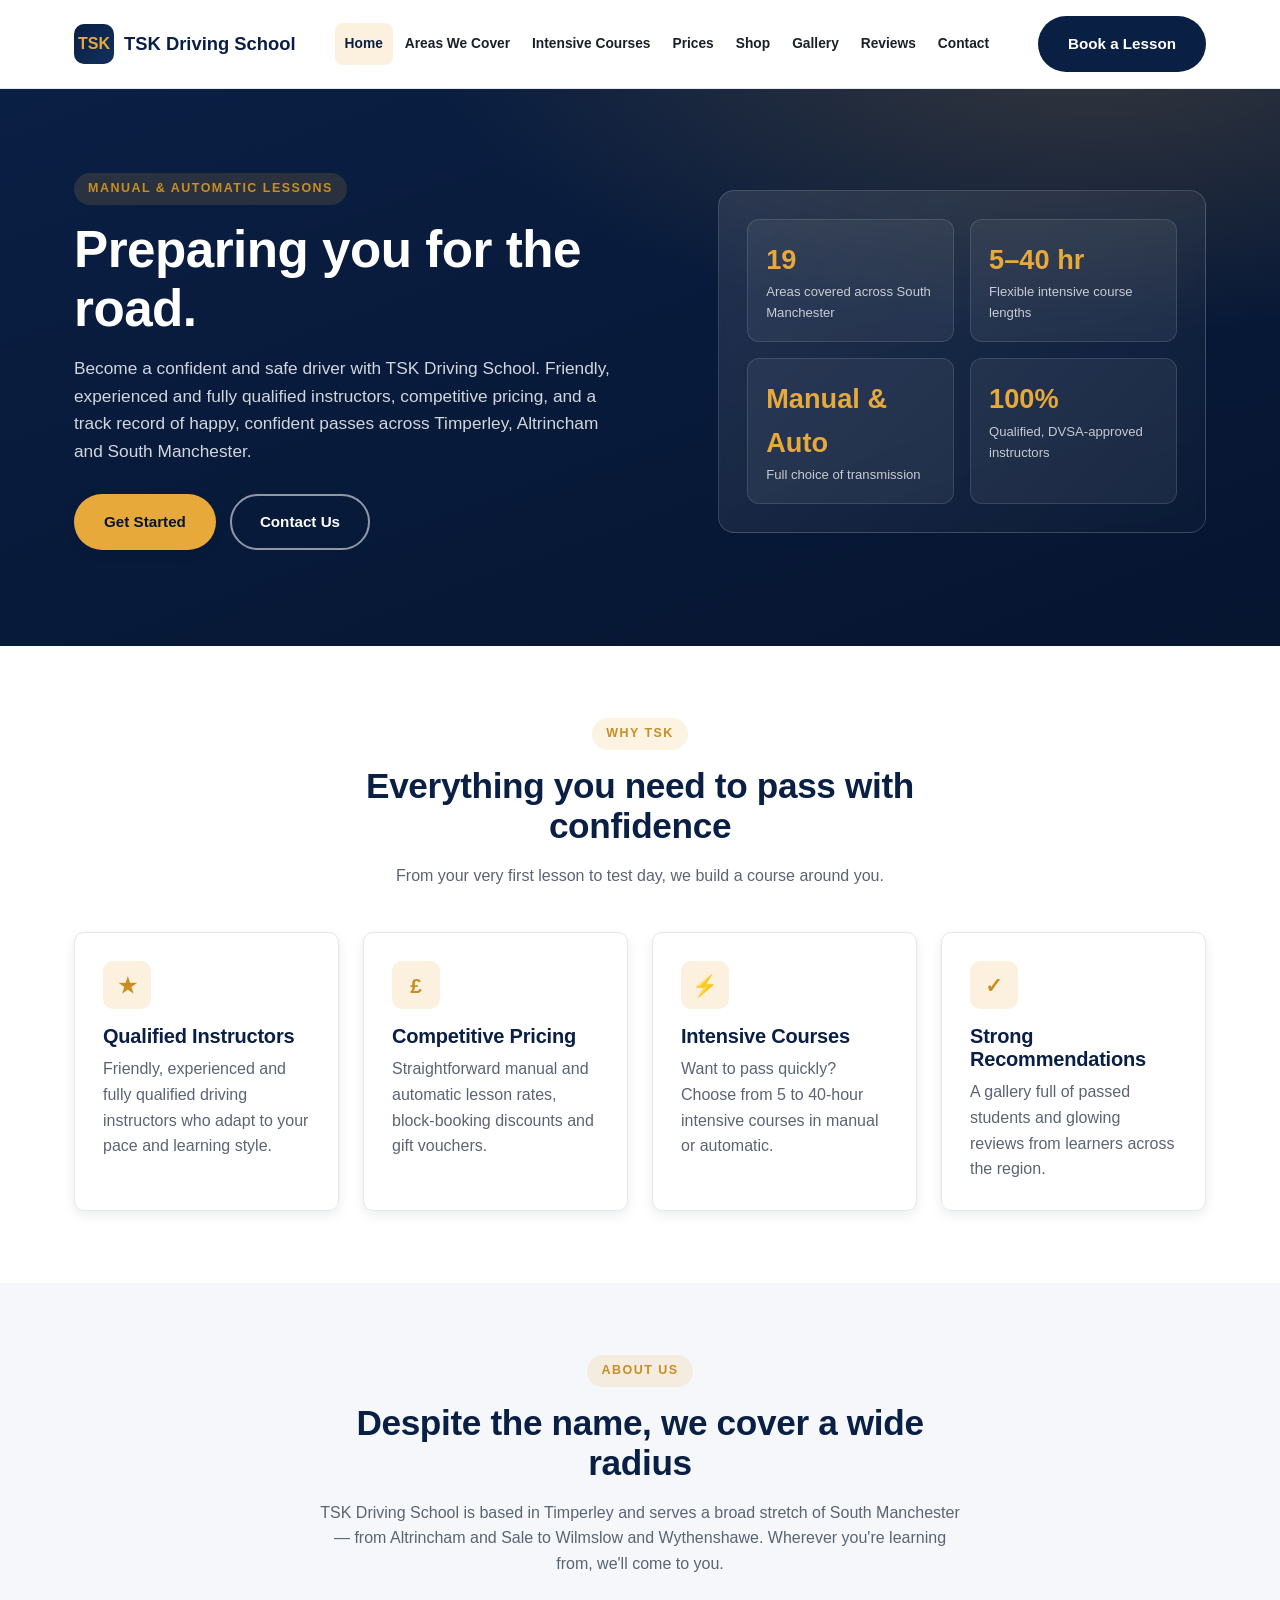
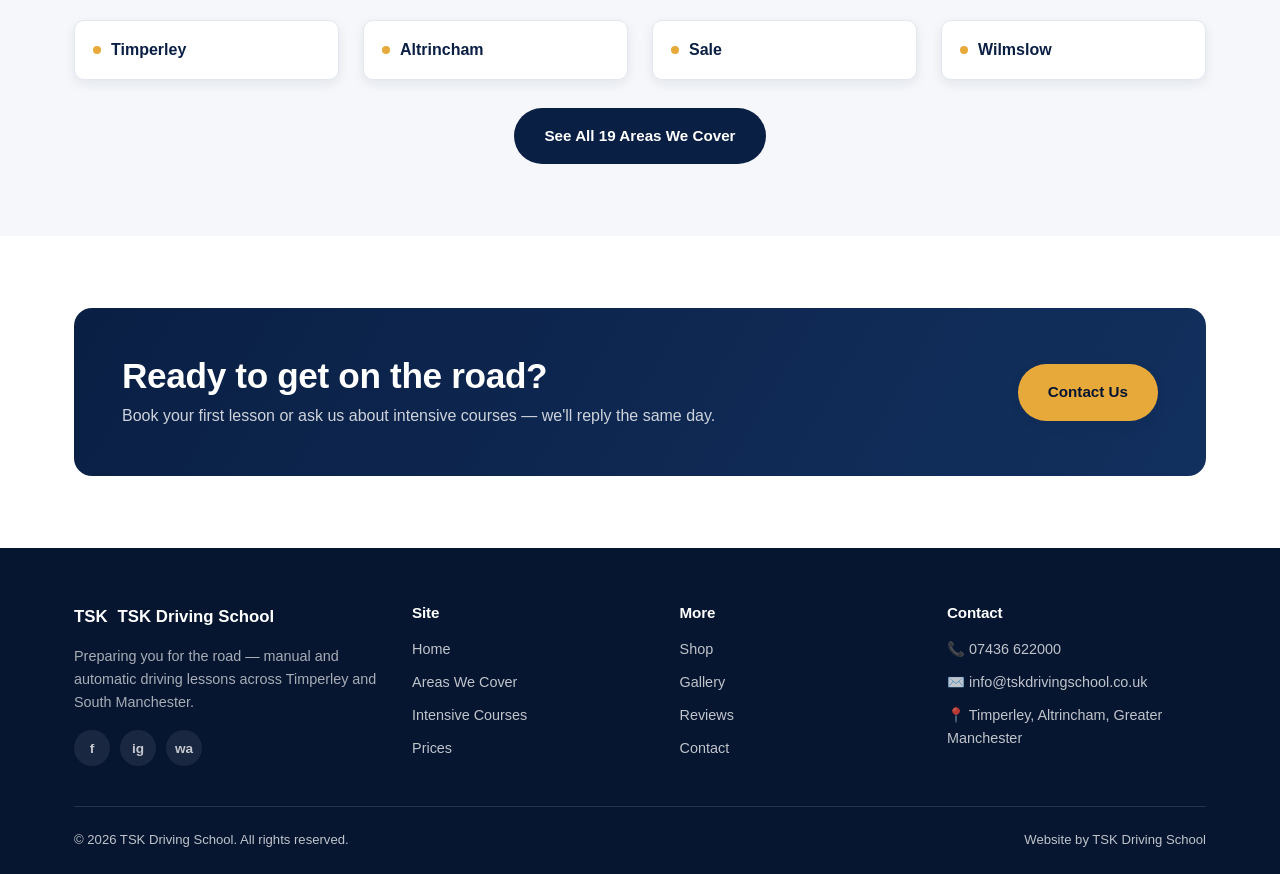
==== index.html @ 23c9468f "Add files via upload" ====
<!DOCTYPE html>
<html lang="en">
<head>
<meta charset="UTF-8">
<meta name="viewport" content="width=device-width, initial-scale=1.0">
<title>TSK Driving School | Manual & Automatic Driving Lessons in Timperley & Greater Manchester</title>
<meta name="description" content="TSK Driving School offers friendly, experienced, fully qualified instructors for manual and automatic driving lessons across Timperley, Altrincham and South Manchester. Intensive courses available.">
<link rel="stylesheet" href="styles.css">
</head>
<body>

<header class="site-header">
  <div class="nav-bar">
    <a href="index.html" class="brand">
      <span class="logo-mark">TSK</span>
      <span>TSK Driving School<span class="brand-sub">Timperley &amp; South Manchester</span></span>
    </a>
    <button class="nav-toggle" aria-label="Toggle navigation"><span></span><span></span><span></span></button>
    <nav class="nav-links">
      <a href="index.html" class="active">Home</a>
      <a href="areas-we-cover.html">Areas We Cover</a>
      <a href="intensive-driving-courses.html">Intensive Courses</a>
      <a href="prices.html">Prices</a>
      <a href="shop.html">Shop</a>
      <a href="gallery.html">Gallery</a>
      <a href="reviews.html">Reviews</a>
      <a href="contact.html">Contact</a>
    </nav>
    <div class="nav-cta">
      <a href="tel:+447436622000" class="nav-phone">📞 07436 622000</a>
      <a href="contact.html" class="btn btn-navy">Book a Lesson</a>
    </div>
  </div>
</header>

<section class="hero">
  <div class="container">
    <div>
      <span class="eyebrow">Manual &amp; Automatic Lessons</span>
      <h1>Preparing you for the road.</h1>
      <p class="lead">Become a confident and safe driver with TSK Driving School. Friendly, experienced and fully qualified instructors, competitive pricing, and a track record of happy, confident passes across Timperley, Altrincham and South Manchester.</p>
      <div class="hero-actions">
        <a href="prices.html" class="btn btn-gold">Get Started</a>
        <a href="contact.html" class="btn btn-outline">Contact Us</a>
      </div>
    </div>
    <div class="hero-art">
      <div class="hero-stat-grid">
        <div class="hero-stat">
          <div class="num">19</div>
          <div class="label">Areas covered across South Manchester</div>
        </div>
        <div class="hero-stat">
          <div class="num">5–40 hr</div>
          <div class="label">Flexible intensive course lengths</div>
        </div>
        <div class="hero-stat">
          <div class="num">Manual &amp; Auto</div>
          <div class="label">Full choice of transmission</div>
        </div>
        <div class="hero-stat">
          <div class="num">100%</div>
          <div class="label">Qualified, DVSA-approved instructors</div>
        </div>
      </div>
    </div>
  </div>
</section>

<section>
  <div class="container">
    <div class="section-head">
      <span class="eyebrow">Why TSK</span>
      <h2>Everything you need to pass with confidence</h2>
      <p>From your very first lesson to test day, we build a course around you.</p>
    </div>
    <div class="grid grid-4">
      <div class="card">
        <div class="icon">★</div>
        <h3>Qualified Instructors</h3>
        <p>Friendly, experienced and fully qualified driving instructors who adapt to your pace and learning style.</p>
      </div>
      <div class="card">
        <div class="icon">£</div>
        <h3>Competitive Pricing</h3>
        <p>Straightforward manual and automatic lesson rates, block-booking discounts and gift vouchers.</p>
      </div>
      <div class="card">
        <div class="icon">⚡</div>
        <h3>Intensive Courses</h3>
        <p>Want to pass quickly? Choose from 5 to 40-hour intensive courses in manual or automatic.</p>
      </div>
      <div class="card">
        <div class="icon">✓</div>
        <h3>Strong Recommendations</h3>
        <p>A gallery full of passed students and glowing reviews from learners across the region.</p>
      </div>
    </div>
  </div>
</section>

<section class="bg-offwhite">
  <div class="container">
    <div class="section-head">
      <span class="eyebrow">About Us</span>
      <h2>Despite the name, we cover a wide radius</h2>
      <p>TSK Driving School is based in Timperley and serves a broad stretch of South Manchester — from Altrincham and Sale to Wilmslow and Wythenshawe. Wherever you're learning from, we'll come to you.</p>
    </div>
    <div class="grid grid-4">
      <div class="area-pill"><span class="dot"></span>Timperley</div>
      <div class="area-pill"><span class="dot"></span>Altrincham</div>
      <div class="area-pill"><span class="dot"></span>Sale</div>
      <div class="area-pill"><span class="dot"></span>Wilmslow</div>
    </div>
    <div style="text-align:center; margin-top:28px;">
      <a href="areas-we-cover.html" class="btn btn-navy">See All 19 Areas We Cover</a>
    </div>
  </div>
</section>

<section>
  <div class="container">
    <div class="cta-banner">
      <div>
        <h2>Ready to get on the road?</h2>
        <p>Book your first lesson or ask us about intensive courses — we'll reply the same day.</p>
      </div>
      <a href="contact.html" class="btn btn-gold">Contact Us</a>
    </div>
  </div>
</section>

<footer class="site-footer">
  <div class="container">
    <div class="footer-grid">
      <div>
        <div class="footer-brand"><span class="logo-mark">TSK</span> TSK Driving School</div>
        <p style="color:rgba(255,255,255,0.65); font-size:0.9rem;">Preparing you for the road — manual and automatic driving lessons across Timperley and South Manchester.</p>
        <div class="social-row">
          <a href="#" aria-label="Facebook">f</a>
          <a href="#" aria-label="Instagram">ig</a>
          <a href="https://wa.me/447436622000" aria-label="WhatsApp">wa</a>
        </div>
      </div>
      <div>
        <h4>Site</h4>
        <ul>
          <li><a href="index.html">Home</a></li>
          <li><a href="areas-we-cover.html">Areas We Cover</a></li>
          <li><a href="intensive-driving-courses.html">Intensive Courses</a></li>
          <li><a href="prices.html">Prices</a></li>
        </ul>
      </div>
      <div>
        <h4>More</h4>
        <ul>
          <li><a href="shop.html">Shop</a></li>
          <li><a href="gallery.html">Gallery</a></li>
          <li><a href="reviews.html">Reviews</a></li>
          <li><a href="contact.html">Contact</a></li>
        </ul>
      </div>
      <div>
        <h4>Contact</h4>
        <ul>
          <li>📞 <a href="tel:+447436622000">07436 622000</a></li>
          <li>✉️ <a href="mailto:info@tskdrivingschool.co.uk">info@tskdrivingschool.co.uk</a></li>
          <li>📍 Timperley, Altrincham, Greater Manchester</li>
        </ul>
      </div>
    </div>
    <div class="footer-bottom">
      <span>© 2026 TSK Driving School. All rights reserved.</span>
      <span>Website by TSK Driving School</span>
    </div>
  </div>
</footer>

<script src="script.js"></script>
</body>
</html>
---- styles.css ----
/* ========================================================
   TSK Driving School — shared stylesheet
   ======================================================== */

:root {
  --navy: #0A1F44;
  --navy-dark: #061530;
  --navy-mid: #12305e;
  --gold: #E8A93B;
  --gold-dark: #C98E23;
  --white: #FFFFFF;
  --offwhite: #F5F7FA;
  --text: #1B1F27;
  --muted: #5B6472;
  --border: #E3E7EE;
  --success: #1E7F4C;
  --radius: 10px;
  --shadow: 0 10px 30px rgba(10, 31, 68, 0.10);
  --shadow-sm: 0 4px 12px rgba(10, 31, 68, 0.08);
  --max: 1180px;
}

* { box-sizing: border-box; }
html { scroll-behavior: smooth; }

body {
  margin: 0;
  font-family: "Segoe UI", -apple-system, BlinkMacSystemFont, Roboto, Helvetica, Arial, sans-serif;
  color: var(--text);
  background: var(--white);
  line-height: 1.6;
}

img { max-width: 100%; display: block; }
a { color: inherit; text-decoration: none; }
ul { margin: 0; padding: 0; list-style: none; }

.container {
  max-width: var(--max);
  margin: 0 auto;
  padding: 0 24px;
}

h1, h2, h3, h4 {
  font-family: "Segoe UI", -apple-system, BlinkMacSystemFont, Roboto, Helvetica, Arial, sans-serif;
  font-weight: 800;
  line-height: 1.15;
  color: var(--navy);
  margin: 0 0 16px;
  letter-spacing: -0.01em;
}

h1 { font-size: clamp(2.1rem, 4vw, 3.2rem); }
h2 { font-size: clamp(1.6rem, 3vw, 2.2rem); }
h3 { font-size: 1.25rem; }

p { margin: 0 0 16px; color: var(--muted); }

.eyebrow {
  display: inline-block;
  font-size: 0.78rem;
  font-weight: 700;
  letter-spacing: 0.12em;
  text-transform: uppercase;
  color: var(--gold-dark);
  background: rgba(232, 169, 59, 0.14);
  padding: 6px 14px;
  border-radius: 999px;
  margin-bottom: 16px;
}

/* ---------- Buttons ---------- */
.btn {
  display: inline-flex;
  align-items: center;
  justify-content: center;
  gap: 8px;
  padding: 14px 28px;
  border-radius: 999px;
  font-weight: 700;
  font-size: 0.95rem;
  cursor: pointer;
  border: 2px solid transparent;
  transition: transform 0.15s ease, box-shadow 0.15s ease, background 0.15s ease, color 0.15s ease;
  white-space: nowrap;
}
.btn:hover { transform: translateY(-2px); }

.btn-gold {
  background: var(--gold);
  color: var(--navy-dark);
  box-shadow: var(--shadow-sm);
}
.btn-gold:hover { background: var(--gold-dark); }

.btn-outline {
  background: transparent;
  border-color: rgba(255,255,255,0.55);
  color: var(--white);
}
.btn-outline:hover { background: rgba(255,255,255,0.12); }

.btn-navy {
  background: var(--navy);
  color: var(--white);
}
.btn-navy:hover { background: var(--navy-mid); }

.btn-block { width: 100%; }

/* ---------- Header / Nav ---------- */
header.site-header {
  position: sticky;
  top: 0;
  z-index: 100;
  background: var(--white);
  border-bottom: 1px solid var(--border);
}

.nav-bar {
  display: flex;
  align-items: center;
  justify-content: space-between;
  padding: 16px 24px;
  max-width: var(--max);
  margin: 0 auto;
}

.brand {
  display: flex;
  align-items: center;
  gap: 10px;
  font-weight: 800;
  font-size: 1.15rem;
  color: var(--navy);
}
.brand .logo-mark {
  width: 40px;
  height: 40px;
  border-radius: 10px;
  background: linear-gradient(135deg, var(--navy) 0%, var(--navy-mid) 100%);
  color: var(--gold);
  display: flex;
  align-items: center;
  justify-content: center;
  font-weight: 800;
  font-size: 1rem;
  flex-shrink: 0;
}
.brand .brand-sub {
  display: block;
  font-size: 0.68rem;
  font-weight: 600;
  color: var(--muted);
  letter-spacing: 0.06em;
  text-transform: uppercase;
}

nav.nav-links {
  display: flex;
  align-items: center;
  gap: 2px;
}
nav.nav-links a {
  padding: 10px 10px;
  font-size: 0.86rem;
  font-weight: 600;
  color: var(--text);
  border-radius: 8px;
  white-space: nowrap;
  transition: background 0.15s ease, color 0.15s ease;
}
nav.nav-links a:hover { background: var(--offwhite); color: var(--navy); }
nav.nav-links a.active { color: var(--navy); background: rgba(232,169,59,0.16); }

.nav-cta { display: flex; align-items: center; gap: 10px; }
.nav-phone {
  font-weight: 700;
  font-size: 0.9rem;
  color: var(--navy);
  display: flex;
  align-items: center;
  gap: 6px;
}

.nav-toggle {
  display: none;
  background: none;
  border: none;
  cursor: pointer;
  padding: 8px;
}
.nav-toggle span {
  display: block;
  width: 24px;
  height: 2px;
  background: var(--navy);
  margin: 5px 0;
  transition: 0.2s;
}

@media (max-width: 1300px) {
  .nav-phone { display: none; }
}

@media (max-width: 1100px) {
  nav.nav-links {
    position: absolute;
    top: 100%;
    left: 0;
    right: 0;
    background: var(--white);
    flex-direction: column;
    align-items: stretch;
    gap: 0;
    border-bottom: 1px solid var(--border);
    box-shadow: var(--shadow-sm);
    display: none;
  }
  nav.nav-links.open { display: flex; }
  nav.nav-links a { padding: 14px 24px; border-radius: 0; white-space: normal; }
  .nav-phone { display: none; }
  .nav-toggle { display: block; }
  .nav-bar { position: relative; }
}

@media (min-width: 1101px) and (max-width: 1300px) {
  .brand .brand-sub { display: none; }
}

/* ---------- Hero ---------- */
.hero {
  background: radial-gradient(1100px 500px at 85% -10%, rgba(232,169,59,0.20), transparent 60%), linear-gradient(160deg, var(--navy) 0%, var(--navy-dark) 100%);
  color: var(--white);
  padding: 84px 0 96px;
}
.hero .container {
  display: grid;
  grid-template-columns: 1.1fr 0.9fr;
  gap: 48px;
  align-items: center;
}
.hero h1 { color: var(--white); }
.hero p.lead { color: rgba(255,255,255,0.82); font-size: 1.08rem; max-width: 540px; }
.hero-actions { display: flex; gap: 14px; flex-wrap: wrap; margin-top: 28px; }

.hero-art {
  background: linear-gradient(135deg, rgba(255,255,255,0.10), rgba(255,255,255,0.02));
  border: 1px solid rgba(255,255,255,0.16);
  border-radius: 16px;
  padding: 28px;
  backdrop-filter: blur(4px);
}
.hero-stat-grid {
  display: grid;
  grid-template-columns: 1fr 1fr;
  gap: 16px;
}
.hero-stat {
  background: rgba(255,255,255,0.06);
  border: 1px solid rgba(255,255,255,0.12);
  border-radius: 12px;
  padding: 18px;
}
.hero-stat .num { font-size: 1.7rem; font-weight: 800; color: var(--gold); }
.hero-stat .label { font-size: 0.82rem; color: rgba(255,255,255,0.75); }

@media (max-width: 860px) {
  .hero .container { grid-template-columns: 1fr; }
}

.page-hero {
  background: linear-gradient(160deg, var(--navy) 0%, var(--navy-dark) 100%);
  color: var(--white);
  padding: 56px 0;
  text-align: center;
}
.page-hero h1 { color: var(--white); margin-bottom: 10px; }
.page-hero p { color: rgba(255,255,255,0.82); max-width: 640px; margin: 0 auto; }
.breadcrumb {
  font-size: 0.82rem;
  color: rgba(255,255,255,0.6);
  margin-bottom: 14px;
}
.breadcrumb a { color: rgba(255,255,255,0.85); }

/* ---------- Sections ---------- */
section { padding: 72px 0; }
section.tight { padding: 48px 0; }
.section-head { max-width: 640px; margin: 0 auto 44px; text-align: center; }
.section-head.left { margin: 0 0 40px; text-align: left; }
.bg-offwhite { background: var(--offwhite); }
.bg-navy { background: var(--navy); color: var(--white); }
.bg-navy h2, .bg-navy h3 { color: var(--white); }
.bg-navy p { color: rgba(255,255,255,0.78); }

/* ---------- Cards / Grids ---------- */
.grid { display: grid; gap: 24px; }
.grid-2 { grid-template-columns: repeat(2, 1fr); }
.grid-3 { grid-template-columns: repeat(3, 1fr); }
.grid-4 { grid-template-columns: repeat(4, 1fr); }
@media (max-width: 920px) { .grid-3, .grid-4 { grid-template-columns: repeat(2, 1fr); } }
@media (max-width: 620px) { .grid-2, .grid-3, .grid-4 { grid-template-columns: 1fr; } }

.card {
  background: var(--white);
  border: 1px solid var(--border);
  border-radius: var(--radius);
  padding: 28px;
  box-shadow: var(--shadow-sm);
}
.card .icon {
  width: 48px;
  height: 48px;
  border-radius: 10px;
  background: rgba(232,169,59,0.16);
  color: var(--gold-dark);
  display: flex;
  align-items: center;
  justify-content: center;
  font-size: 1.3rem;
  margin-bottom: 16px;
  font-weight: 800;
}
.card h3 { margin-bottom: 8px; }
.card p:last-child { margin-bottom: 0; }

/* Pricing cards */
.price-card {
  background: var(--white);
  border: 1px solid var(--border);
  border-radius: var(--radius);
  padding: 30px 26px;
  text-align: center;
  box-shadow: var(--shadow-sm);
  position: relative;
  display: flex;
  flex-direction: column;
}
.price-card.featured { border-color: var(--gold); box-shadow: var(--shadow); transform: translateY(-6px); }
.price-card .badge {
  position: absolute;
  top: -13px;
  left: 50%;
  transform: translateX(-50%);
  background: var(--gold);
  color: var(--navy-dark);
  font-size: 0.72rem;
  font-weight: 800;
  padding: 5px 14px;
  border-radius: 999px;
  letter-spacing: 0.04em;
}
.price-card .amount { font-size: 2.1rem; font-weight: 800; color: var(--navy); margin: 6px 0 2px; }
.price-card .amount span { font-size: 0.95rem; font-weight: 600; color: var(--muted); }
.price-card .sub { font-size: 0.85rem; color: var(--muted); margin-bottom: 18px; }
.price-card ul { text-align: left; margin: 0 0 24px; flex-grow: 1; }
.price-card ul li {
  padding: 8px 0;
  border-bottom: 1px dashed var(--border);
  font-size: 0.9rem;
  color: var(--text);
  display: flex;
  gap: 8px;
}
.price-card ul li:last-child { border-bottom: none; }
.tick { color: var(--success); font-weight: 800; }

/* Table */
.table-wrap { overflow-x: auto; border-radius: var(--radius); border: 1px solid var(--border); }
table { width: 100%; border-collapse: collapse; background: var(--white); min-width: 560px; }
th, td { padding: 14px 18px; text-align: left; border-bottom: 1px solid var(--border); font-size: 0.94rem; }
th { background: var(--navy); color: var(--white); font-weight: 700; }
tr:last-child td { border-bottom: none; }
tr:nth-child(even) td { background: var(--offwhite); }

/* Testimonials */
.review-card {
  background: var(--white);
  border: 1px solid var(--border);
  border-radius: var(--radius);
  padding: 26px;
  box-shadow: var(--shadow-sm);
}
.stars { color: var(--gold-dark); font-size: 1rem; letter-spacing: 2px; margin-bottom: 12px; }
.review-name { font-weight: 700; color: var(--navy); margin-top: 14px; }
.review-meta { font-size: 0.8rem; color: var(--muted); }

/* Areas list */
.area-pill {
  background: var(--white);
  border: 1px solid var(--border);
  border-radius: 10px;
  padding: 16px 18px;
  font-weight: 700;
  color: var(--navy);
  display: flex;
  align-items: center;
  gap: 10px;
  box-shadow: var(--shadow-sm);
}
.area-pill .dot { width: 8px; height: 8px; border-radius: 50%; background: var(--gold); flex-shrink: 0; }

/* Gallery */
.gallery-grid { display: grid; grid-template-columns: repeat(4, 1fr); gap: 14px; }
@media (max-width: 920px) { .gallery-grid { grid-template-columns: repeat(3, 1fr); } }
@media (max-width: 620px) { .gallery-grid { grid-template-columns: repeat(2, 1fr); } }
.gallery-tile {
  aspect-ratio: 1 / 1;
  border-radius: 10px;
  display: flex;
  align-items: center;
  justify-content: center;
  color: rgba(255,255,255,0.85);
  font-weight: 700;
  font-size: 0.85rem;
  text-align: center;
  padding: 10px;
}

/* Shop */
.shop-card {
  background: var(--white);
  border: 1px solid var(--border);
  border-radius: var(--radius);
  overflow: hidden;
  box-shadow: var(--shadow-sm);
  display: flex;
  flex-direction: column;
}
.shop-thumb {
  height: 140px;
  background: linear-gradient(135deg, var(--navy), var(--navy-mid));
  color: var(--gold);
  display: flex;
  align-items: center;
  justify-content: center;
  font-size: 2rem;
  font-weight: 800;
}
.shop-body { padding: 22px; display: flex; flex-direction: column; flex-grow: 1; }
.shop-price { font-size: 1.4rem; font-weight: 800; color: var(--navy); margin: 8px 0 16px; }

/* Contact */
.contact-grid { display: grid; grid-template-columns: 0.9fr 1.1fr; gap: 40px; }
@media (max-width: 860px) { .contact-grid { grid-template-columns: 1fr; } }
.contact-item { display: flex; gap: 14px; margin-bottom: 22px; }
.contact-item .icon {
  width: 42px; height: 42px; border-radius: 10px;
  background: rgba(232,169,59,0.16); color: var(--gold-dark);
  display: flex; align-items: center; justify-content: center;
  font-weight: 800; flex-shrink: 0;
}
.contact-item h4 { margin: 0 0 4px; color: var(--navy); font-size: 0.98rem; }
.contact-item p { margin: 0; }

.form-field { margin-bottom: 18px; }
.form-field label { display: block; font-weight: 700; font-size: 0.85rem; margin-bottom: 6px; color: var(--navy); }
.form-field input, .form-field textarea {
  width: 100%;
  padding: 12px 14px;
  border-radius: 8px;
  border: 1px solid var(--border);
  font-size: 0.95rem;
  font-family: inherit;
  background: var(--offwhite);
}
.form-field input:focus, .form-field textarea:focus { outline: 2px solid var(--gold); background: var(--white); }
.form-row { display: grid; grid-template-columns: 1fr 1fr; gap: 16px; }
@media (max-width: 560px) { .form-row { grid-template-columns: 1fr; } }
.form-note { font-size: 0.8rem; color: var(--muted); margin-top: 10px; }

.map-embed {
  border-radius: var(--radius);
  overflow: hidden;
  border: 1px solid var(--border);
  height: 260px;
}
.map-embed iframe { width: 100%; height: 100%; border: 0; }

/* CTA banner */
.cta-banner {
  background: linear-gradient(120deg, var(--navy) 0%, var(--navy-mid) 100%);
  border-radius: 18px;
  padding: 48px;
  display: flex;
  align-items: center;
  justify-content: space-between;
  gap: 24px;
  flex-wrap: wrap;
  color: var(--white);
}
.cta-banner h2 { color: var(--white); margin-bottom: 6px; }
.cta-banner p { color: rgba(255,255,255,0.8); margin-bottom: 0; }

/* Footer */
footer.site-footer {
  background: var(--navy-dark);
  color: rgba(255,255,255,0.75);
  padding: 56px 0 24px;
}
.footer-grid {
  display: grid;
  grid-template-columns: 1.3fr 1fr 1fr 1.1fr;
  gap: 32px;
  margin-bottom: 36px;
}
@media (max-width: 800px) { .footer-grid { grid-template-columns: 1fr 1fr; } }
@media (max-width: 500px) { .footer-grid { grid-template-columns: 1fr; } }
.footer-grid h4 { color: var(--white); font-size: 0.95rem; margin-bottom: 16px; }
.footer-grid ul li { margin-bottom: 10px; font-size: 0.9rem; }
.footer-grid ul li a:hover { color: var(--gold); }
.footer-brand { display: flex; align-items: center; gap: 10px; margin-bottom: 14px; font-weight: 800; color: var(--white); font-size: 1.05rem; }
.footer-bottom {
  border-top: 1px solid rgba(255,255,255,0.12);
  padding-top: 22px;
  display: flex;
  justify-content: space-between;
  flex-wrap: wrap;
  gap: 10px;
  font-size: 0.82rem;
}
.social-row { display: flex; gap: 10px; margin-top: 16px; }
.social-row a {
  width: 36px; height: 36px; border-radius: 50%;
  background: rgba(255,255,255,0.08);
  display: flex; align-items: center; justify-content: center;
  font-size: 0.85rem; font-weight: 700;
}
.social-row a:hover { background: var(--gold); color: var(--navy-dark); }

.placeholder-note {
  background: rgba(232,169,59,0.12);
  border: 1px dashed var(--gold-dark);
  color: var(--navy);
  border-radius: 10px;
  padding: 14px 18px;
  font-size: 0.85rem;
  margin-bottom: 32px;
}
.placeholder-note strong { color: var(--gold-dark); }
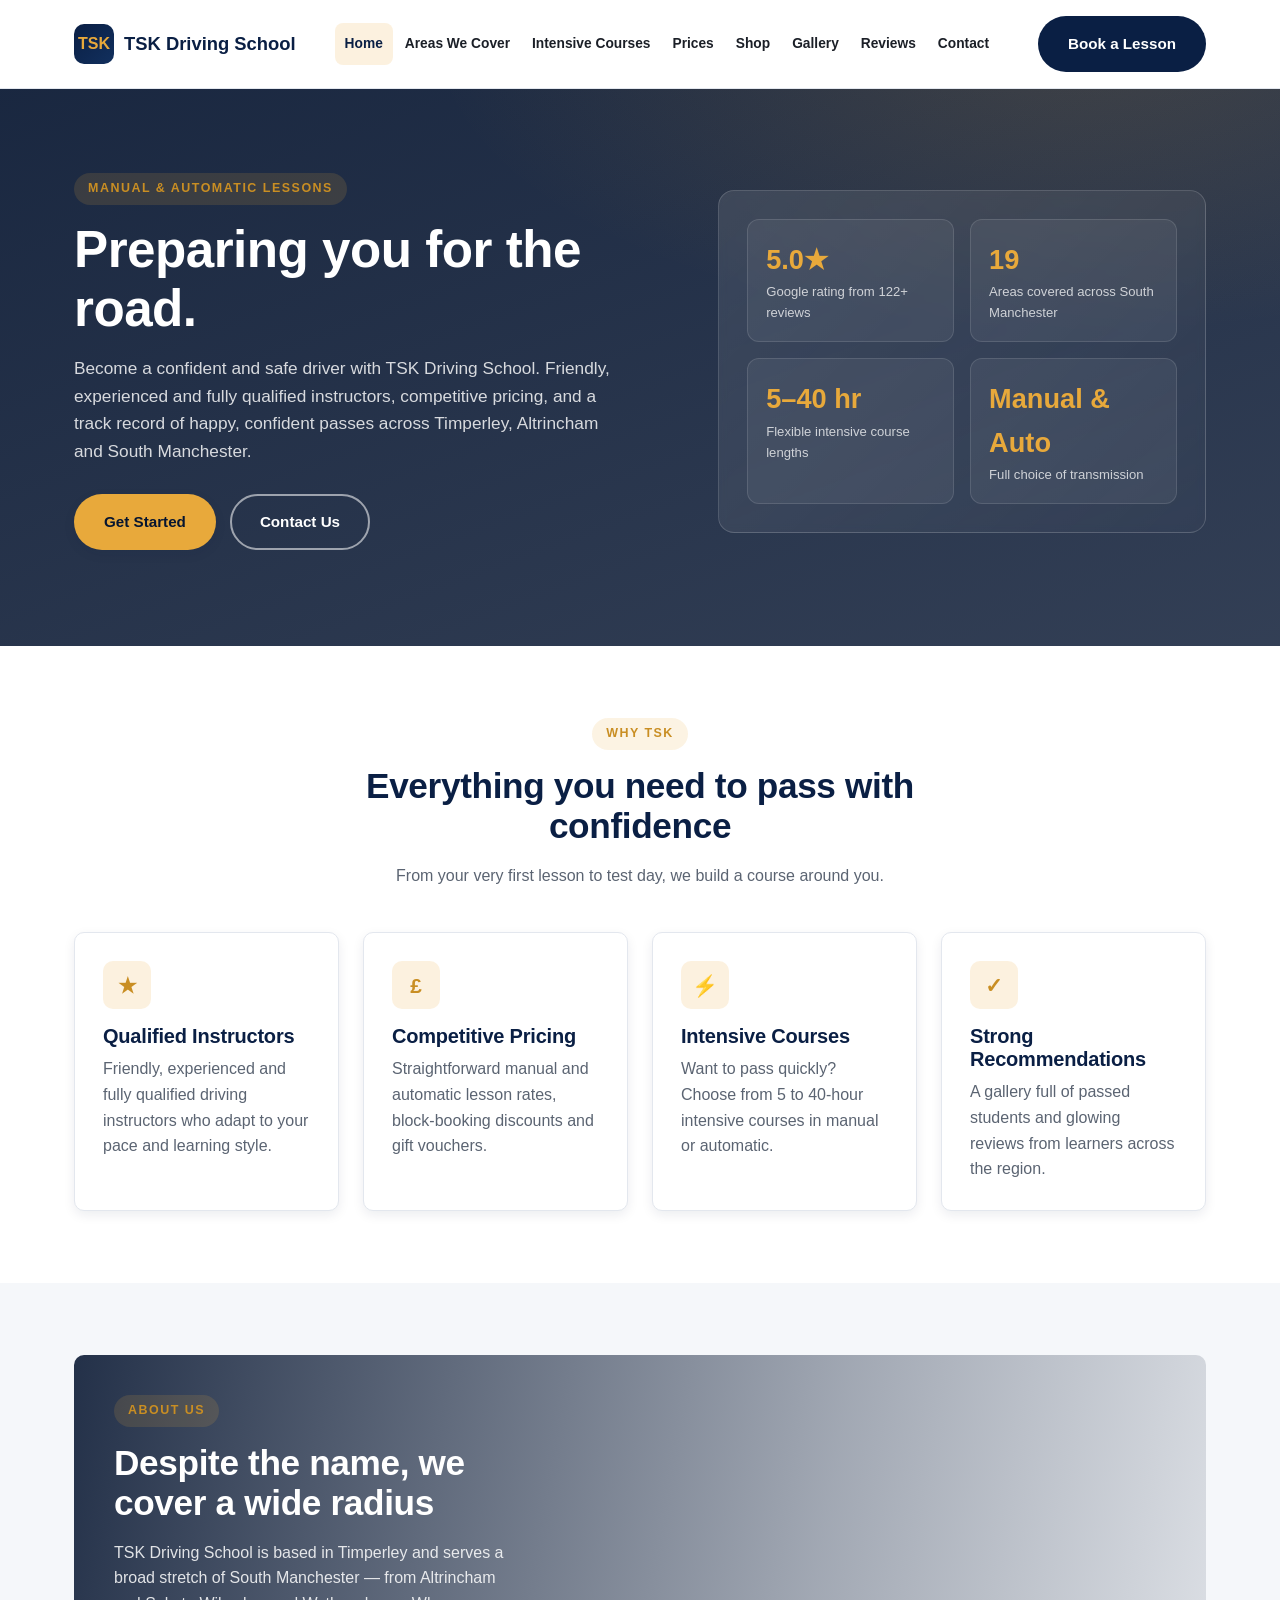
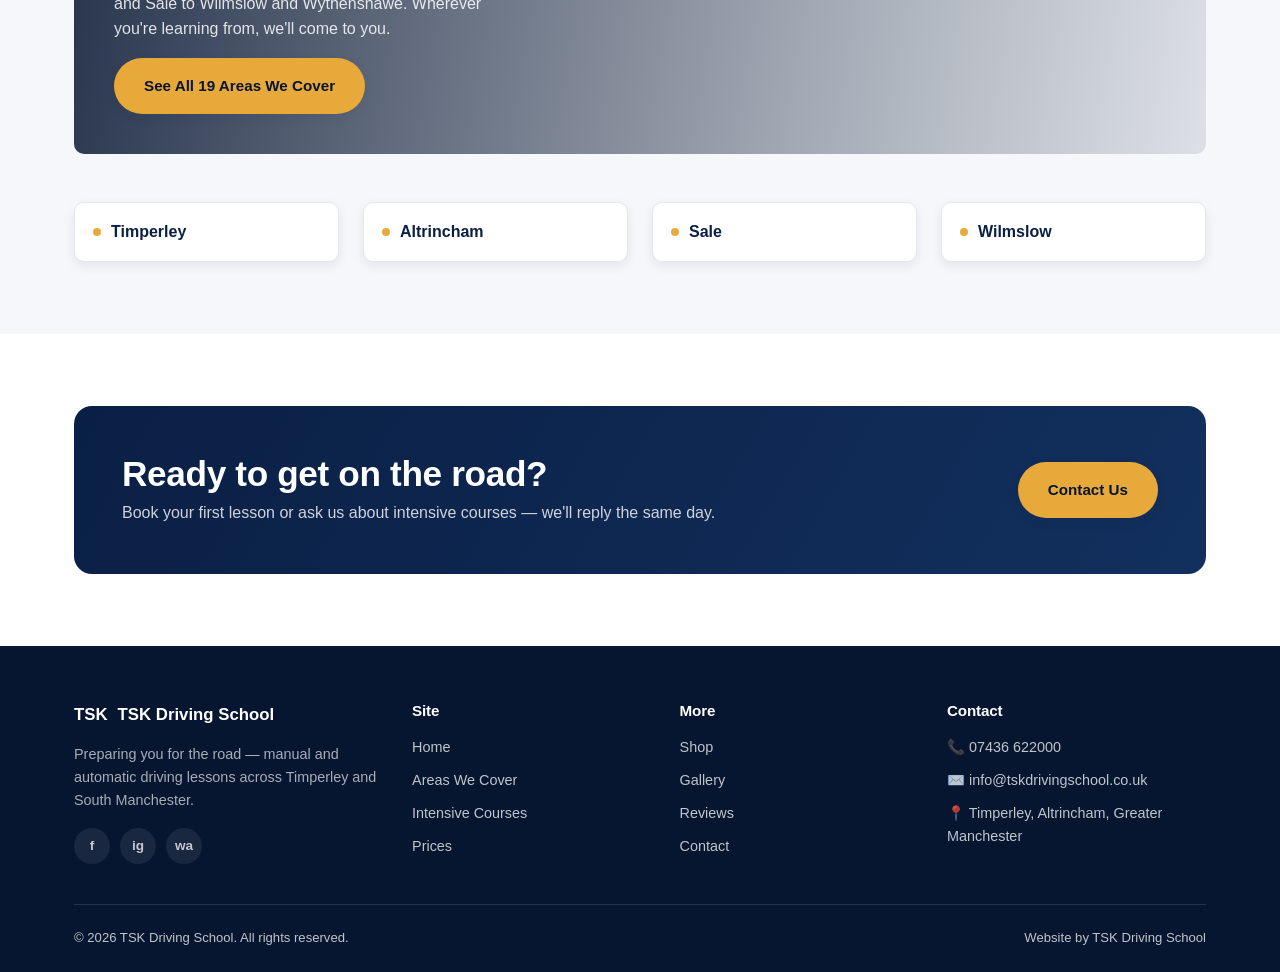
==== commit d8aa3694: "Redesign site: remove block booking, photo banners, real reviews, Formspree form" ====
--- a/index.html
+++ b/index.html
@@ -33,7 +33,7 @@
   </div>
 </header>
 
-<section class="hero">
+<section class="hero hero-photo" style="--hero-img:url('images/hero-steering-1.jpg');">
   <div class="container">
     <div>
       <span class="eyebrow">Manual &amp; Automatic Lessons</span>
@@ -47,6 +47,10 @@
     <div class="hero-art">
       <div class="hero-stat-grid">
         <div class="hero-stat">
+          <div class="num">5.0★</div>
+          <div class="label">Google rating from 122+ reviews</div>
+        </div>
+        <div class="hero-stat">
           <div class="num">19</div>
           <div class="label">Areas covered across South Manchester</div>
         </div>
@@ -57,10 +61,6 @@
         <div class="hero-stat">
           <div class="num">Manual &amp; Auto</div>
           <div class="label">Full choice of transmission</div>
-        </div>
-        <div class="hero-stat">
-          <div class="num">100%</div>
-          <div class="label">Qualified, DVSA-approved instructors</div>
         </div>
       </div>
     </div>
@@ -101,19 +101,19 @@
 
 <section class="bg-offwhite">
   <div class="container">
-    <div class="section-head">
-      <span class="eyebrow">About Us</span>
-      <h2>Despite the name, we cover a wide radius</h2>
-      <p>TSK Driving School is based in Timperley and serves a broad stretch of South Manchester — from Altrincham and Sale to Wilmslow and Wythenshawe. Wherever you're learning from, we'll come to you.</p>
+    <div class="photo-band" style="background-image:url('images/road-dusk.jpg'); margin-bottom:48px;">
+      <div class="content">
+        <span class="eyebrow">About Us</span>
+        <h2>Despite the name, we cover a wide radius</h2>
+        <p>TSK Driving School is based in Timperley and serves a broad stretch of South Manchester — from Altrincham and Sale to Wilmslow and Wythenshawe. Wherever you're learning from, we'll come to you.</p>
+        <a href="areas-we-cover.html" class="btn btn-gold">See All 19 Areas We Cover</a>
+      </div>
     </div>
     <div class="grid grid-4">
       <div class="area-pill"><span class="dot"></span>Timperley</div>
       <div class="area-pill"><span class="dot"></span>Altrincham</div>
       <div class="area-pill"><span class="dot"></span>Sale</div>
       <div class="area-pill"><span class="dot"></span>Wilmslow</div>
-    </div>
-    <div style="text-align:center; margin-top:28px;">
-      <a href="areas-we-cover.html" class="btn btn-navy">See All 19 Areas We Cover</a>
     </div>
   </div>
 </section>
--- a/styles.css
+++ b/styles.css
@@ -234,6 +234,12 @@
   color: var(--white);
   padding: 84px 0 96px;
 }
+.hero.hero-photo {
+  background:
+    radial-gradient(1100px 500px at 85% -10%, rgba(232,169,59,0.15), transparent 60%),
+    linear-gradient(160deg, rgba(6,21,48,0.92) 0%, rgba(6,21,48,0.82) 100%),
+    var(--hero-img) center/cover no-repeat;
+}
 .hero .container {
   display: grid;
   grid-template-columns: 1.1fr 0.9fr;
@@ -539,3 +545,128 @@
   margin-bottom: 32px;
 }
 .placeholder-note strong { color: var(--gold-dark); }
+
+/* ---------- Photo hero (Timperley-style) ---------- */
+.photo-hero {
+  position: relative;
+  min-height: 420px;
+  display: flex;
+  align-items: center;
+  justify-content: center;
+  text-align: center;
+  color: var(--white);
+  background-size: cover;
+  background-position: center;
+  overflow: hidden;
+}
+.photo-hero::before {
+  content: "";
+  position: absolute;
+  inset: 0;
+  background: linear-gradient(180deg, rgba(6,21,48,0.80) 0%, rgba(6,21,48,0.55) 50%, rgba(6,21,48,0.85) 100%);
+}
+.photo-hero .container { position: relative; z-index: 1; }
+.photo-hero h1 { color: var(--white); }
+.photo-hero p { color: rgba(255,255,255,0.85); max-width: 640px; margin: 0 auto; }
+
+/* Stat strip with real numbers */
+.stat-strip {
+  display: flex;
+  justify-content: center;
+  gap: 48px;
+  flex-wrap: wrap;
+  margin-top: 32px;
+}
+.stat-strip .stat { text-align: center; }
+.stat-strip .stat .num { font-size: 2.4rem; font-weight: 800; color: var(--gold); line-height: 1; }
+.stat-strip .stat .label { font-size: 0.85rem; color: rgba(255,255,255,0.8); margin-top: 6px; }
+
+/* Photo banner course block (photo + price statement, Timperley-style) */
+.course-banner {
+  border-radius: var(--radius);
+  overflow: hidden;
+  margin-bottom: 40px;
+  box-shadow: var(--shadow);
+  border: 1px solid var(--border);
+}
+.course-banner .photo {
+  height: 320px;
+  background-size: cover;
+  background-position: center;
+  position: relative;
+}
+.course-banner .photo::after {
+  content: "";
+  position: absolute;
+  inset: 0;
+  background: linear-gradient(180deg, rgba(10,31,68,0.05) 0%, rgba(10,31,68,0.75) 100%);
+}
+.course-banner .photo-caption {
+  position: absolute;
+  left: 0; right: 0; bottom: 0;
+  z-index: 1;
+  padding: 24px 28px;
+  color: var(--white);
+}
+.course-banner .photo-caption .tag {
+  display: inline-block;
+  background: var(--gold);
+  color: var(--navy-dark);
+  font-weight: 800;
+  font-size: 0.72rem;
+  letter-spacing: 0.06em;
+  text-transform: uppercase;
+  padding: 4px 12px;
+  border-radius: 999px;
+  margin-bottom: 10px;
+}
+.course-banner .photo-caption h3 {
+  color: var(--white);
+  font-size: 1.6rem;
+  margin: 0;
+}
+.course-banner .details {
+  background: var(--white);
+  padding: 22px 28px;
+  display: flex;
+  justify-content: space-between;
+  align-items: center;
+  flex-wrap: wrap;
+  gap: 12px;
+}
+.course-banner .details p { margin: 0; color: var(--muted); font-size: 0.92rem; max-width: 480px; }
+
+@media (max-width: 620px) {
+  .course-banner .photo { height: 240px; }
+}
+
+/* Photo-backed section band */
+.photo-band {
+  position: relative;
+  min-height: 280px;
+  background-size: cover;
+  background-position: center;
+  border-radius: var(--radius);
+  overflow: hidden;
+  display: flex;
+  align-items: center;
+}
+.photo-band::before {
+  content: "";
+  position: absolute;
+  inset: 0;
+  background: linear-gradient(100deg, rgba(6,21,48,0.88) 0%, rgba(6,21,48,0.35) 65%, rgba(6,21,48,0.1) 100%);
+}
+.photo-band .content { position: relative; z-index: 1; padding: 40px; color: var(--white); max-width: 480px; }
+.photo-band .content h2 { color: var(--white); }
+.photo-band .content p { color: rgba(255,255,255,0.85); }
+
+/* Gallery photo tiles (real images) */
+.gallery-photo {
+  aspect-ratio: 1 / 1;
+  border-radius: 10px;
+  overflow: hidden;
+  position: relative;
+}
+.gallery-photo img { width: 100%; height: 100%; object-fit: cover; display: block; transition: transform 0.3s ease; }
+.gallery-photo:hover img { transform: scale(1.06); }
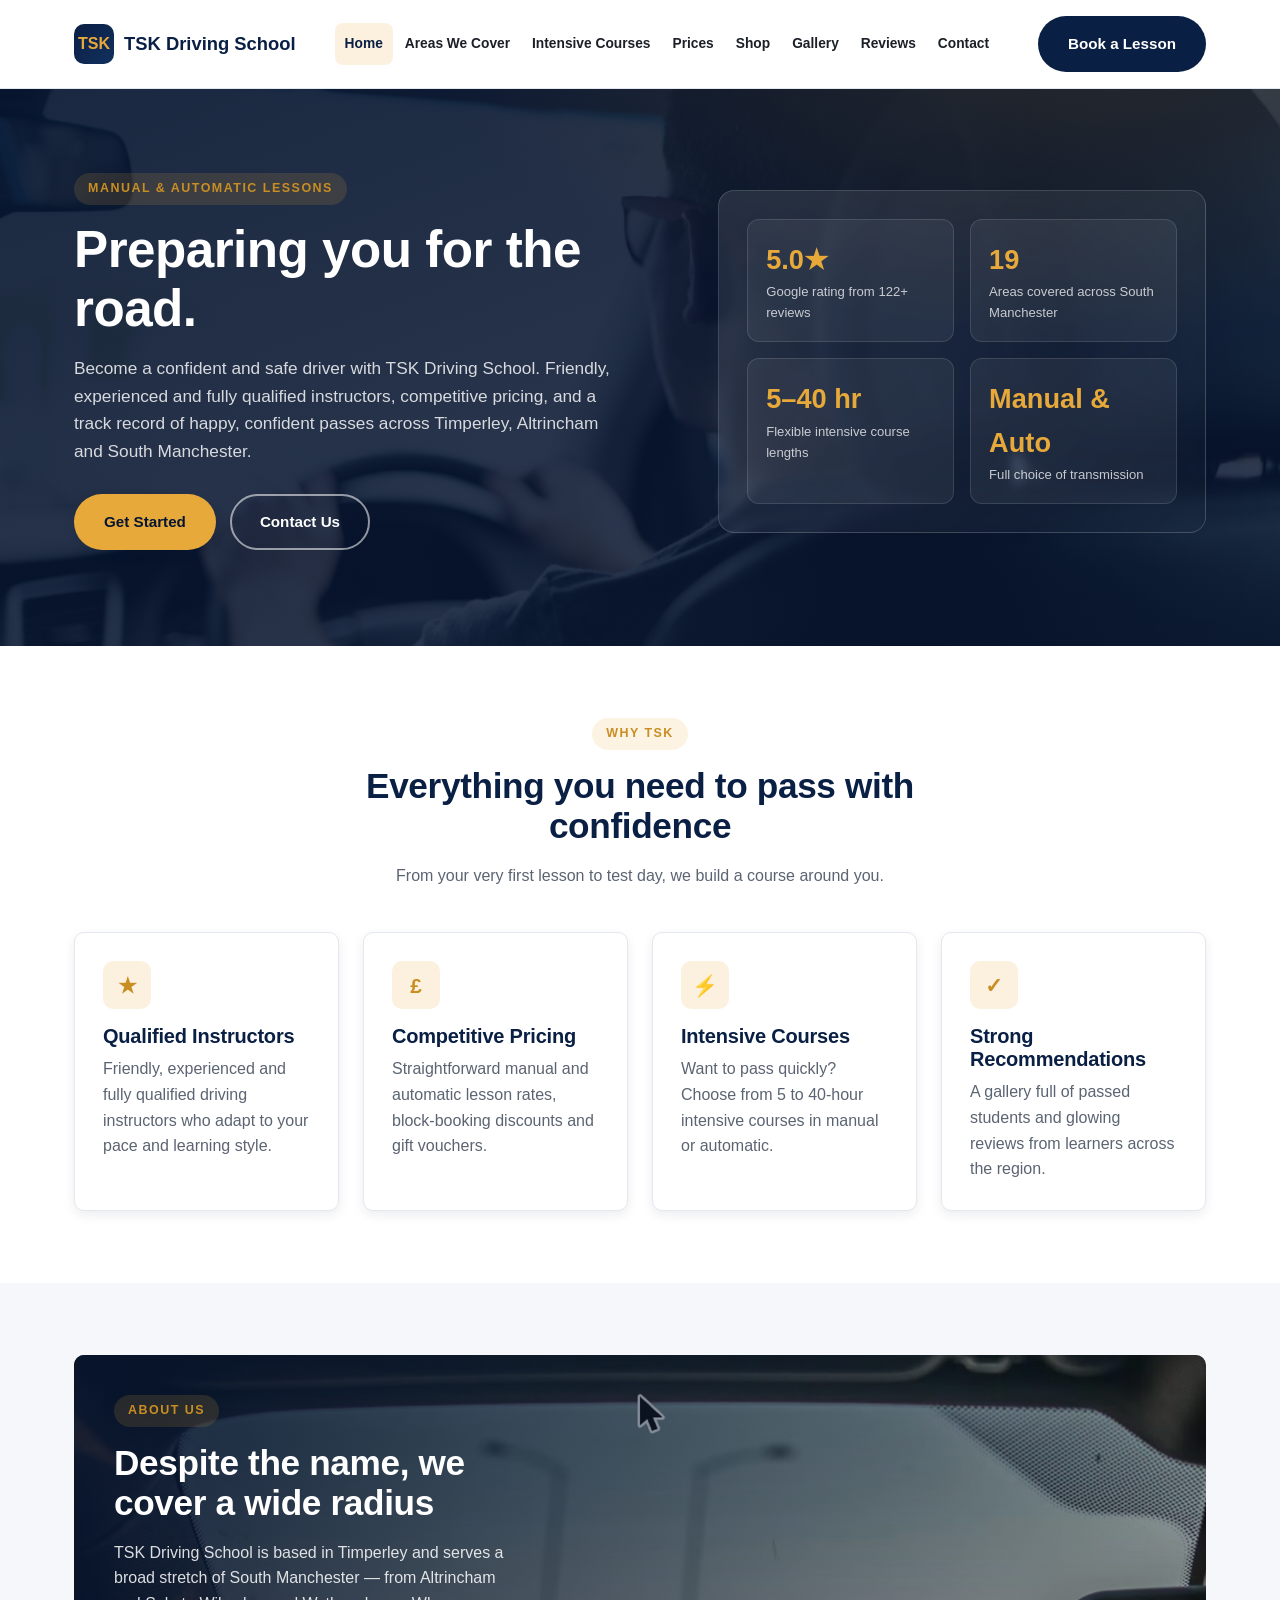
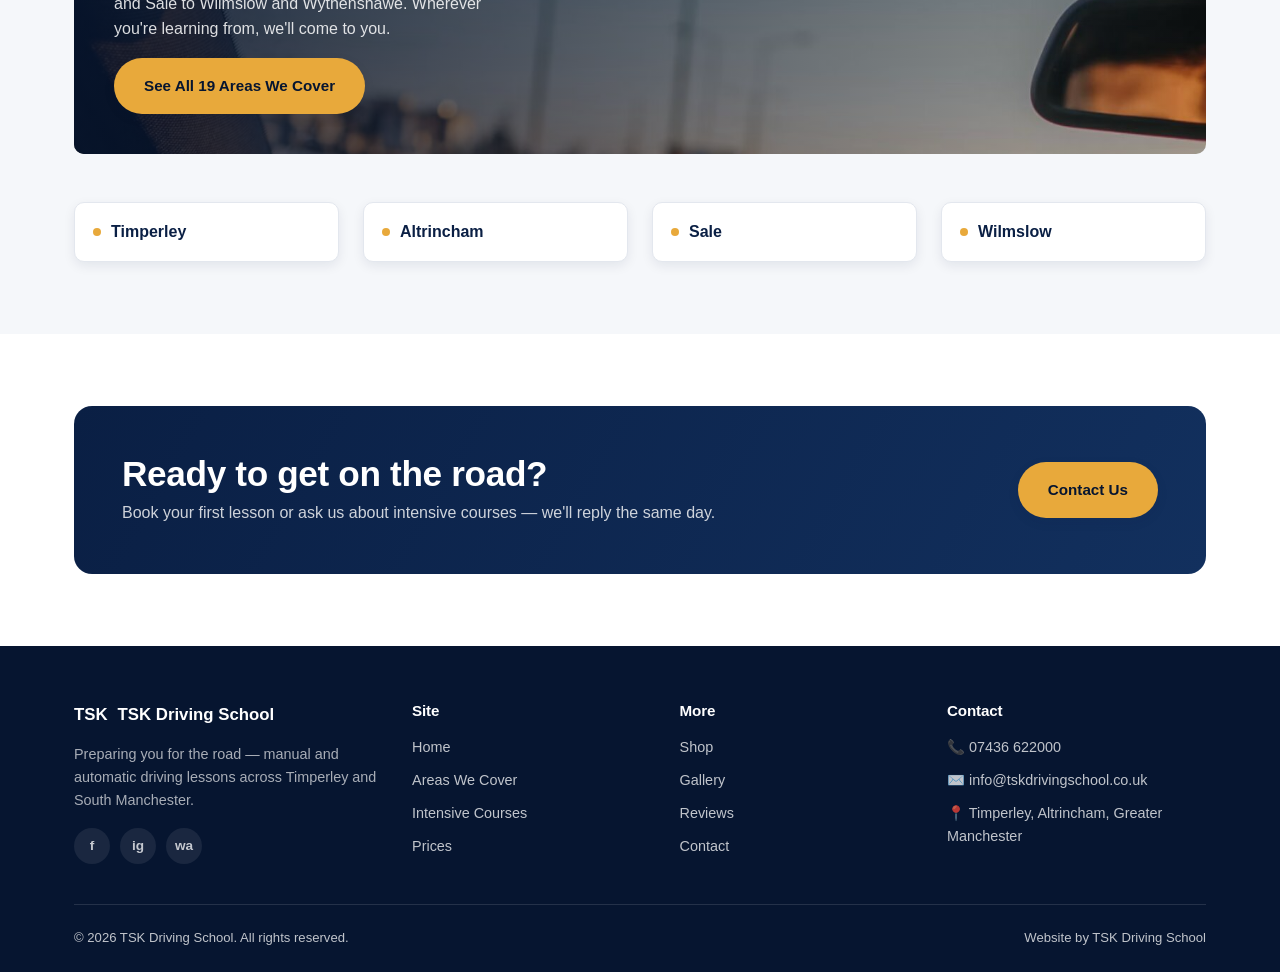
==== commit dfa9940b: "SEO: optimize titles/meta, add schema markup, sitemap & robots.txt" ====
--- a/index.html
+++ b/index.html
@@ -3,9 +3,47 @@
 <head>
 <meta charset="UTF-8">
 <meta name="viewport" content="width=device-width, initial-scale=1.0">
-<title>TSK Driving School | Manual & Automatic Driving Lessons in Timperley & Greater Manchester</title>
-<meta name="description" content="TSK Driving School offers friendly, experienced, fully qualified instructors for manual and automatic driving lessons across Timperley, Altrincham and South Manchester. Intensive courses available.">
+<title>TSK Driving School | Driving Lessons in Timperley & South Manchester</title>
+<meta name="description" content="Friendly, fully qualified instructors offering manual & automatic driving lessons in Timperley, Altrincham & South Manchester. Book today.">
+<link rel="canonical" href="https://tskdrivingschool.co.uk/">
+<meta property="og:type" content="website">
+<meta property="og:site_name" content="TSK Driving School">
+<meta property="og:title" content="TSK Driving School | Driving Lessons in Timperley & South Manchester">
+<meta property="og:description" content="Friendly, fully qualified instructors offering manual & automatic driving lessons in Timperley, Altrincham & South Manchester.">
+<meta property="og:url" content="https://tskdrivingschool.co.uk/">
+<meta property="og:image" content="https://tskdrivingschool.co.uk/images/mirror-eyes.jpg">
+<meta name="twitter:card" content="summary_large_image">
 <link rel="stylesheet" href="styles.css">
+<script type="application/ld+json">
+{
+  "@context": "https://schema.org",
+  "@type": "DrivingSchool",
+  "name": "TSK Driving School",
+  "image": "https://tskdrivingschool.co.uk/images/mirror-eyes.jpg",
+  "url": "https://tskdrivingschool.co.uk/",
+  "telephone": "+447436622000",
+  "email": "info@tskdrivingschool.co.uk",
+  "priceRange": "££",
+  "address": {
+    "@type": "PostalAddress",
+    "addressLocality": "Timperley",
+    "addressRegion": "Greater Manchester",
+    "addressCountry": "GB"
+  },
+  "areaServed": ["Timperley", "Alderley Edge", "Altrincham", "Bowdon", "Broadheath", "Brooklands", "Dunham Massey", "Flixton", "Gatley", "Hale", "Hale Barns", "Northenden", "Northern Moor", "Partington", "Sale", "Sale Moor", "Urmston", "Wilmslow", "Wythenshawe"],
+  "openingHoursSpecification": [
+    {"@type": "OpeningHoursSpecification", "dayOfWeek": ["Monday","Tuesday","Wednesday","Thursday","Friday"], "opens": "09:00", "closes": "19:00"},
+    {"@type": "OpeningHoursSpecification", "dayOfWeek": "Saturday", "opens": "09:00", "closes": "17:00"},
+    {"@type": "OpeningHoursSpecification", "dayOfWeek": "Sunday", "opens": "09:00", "closes": "14:00"}
+  ],
+  "aggregateRating": {
+    "@type": "AggregateRating",
+    "ratingValue": "5.0",
+    "reviewCount": "122"
+  },
+  "sameAs": ["https://www.google.com/maps/place/Timperley+Driving+School"]
+}
+</script>
 </head>
 <body>
 
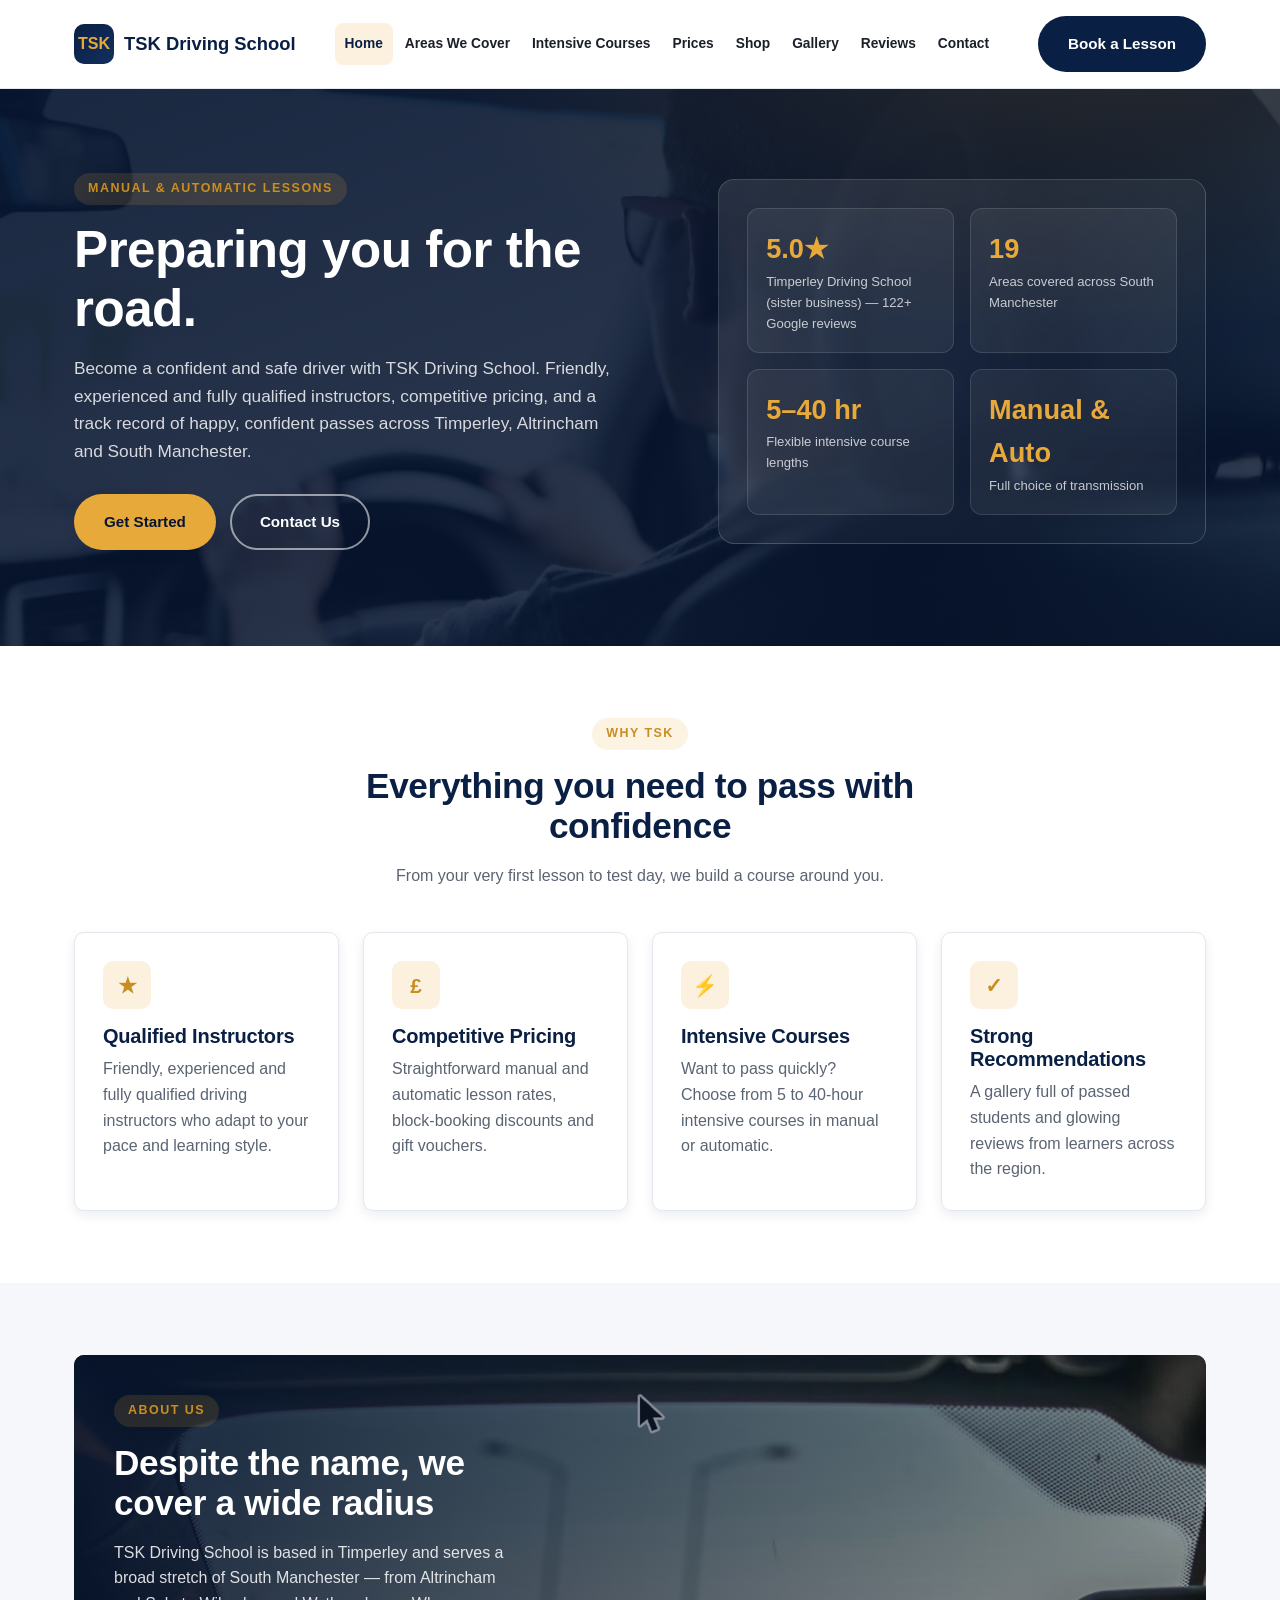
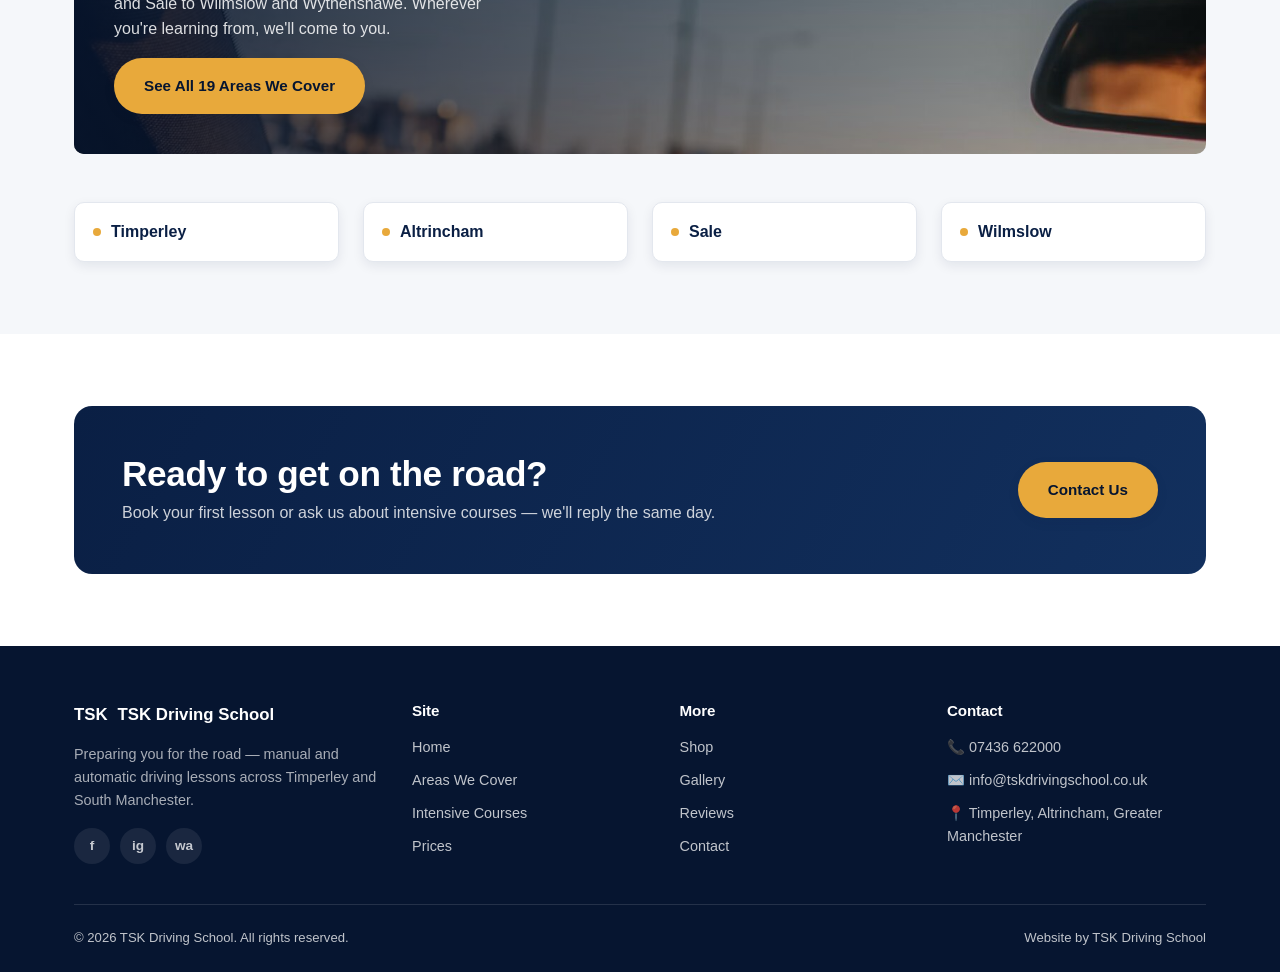
==== commit 5950e24c: "Clarify sister-business review attribution and fix schema" ====
--- a/index.html
+++ b/index.html
@@ -35,13 +35,7 @@
     {"@type": "OpeningHoursSpecification", "dayOfWeek": ["Monday","Tuesday","Wednesday","Thursday","Friday"], "opens": "09:00", "closes": "19:00"},
     {"@type": "OpeningHoursSpecification", "dayOfWeek": "Saturday", "opens": "09:00", "closes": "17:00"},
     {"@type": "OpeningHoursSpecification", "dayOfWeek": "Sunday", "opens": "09:00", "closes": "14:00"}
-  ],
-  "aggregateRating": {
-    "@type": "AggregateRating",
-    "ratingValue": "5.0",
-    "reviewCount": "122"
-  },
-  "sameAs": ["https://www.google.com/maps/place/Timperley+Driving+School"]
+  ]
 }
 </script>
 </head>
@@ -86,7 +80,7 @@
       <div class="hero-stat-grid">
         <div class="hero-stat">
           <div class="num">5.0★</div>
-          <div class="label">Google rating from 122+ reviews</div>
+          <div class="label">Timperley Driving School (sister business) — 122+ Google reviews</div>
         </div>
         <div class="hero-stat">
           <div class="num">19</div>
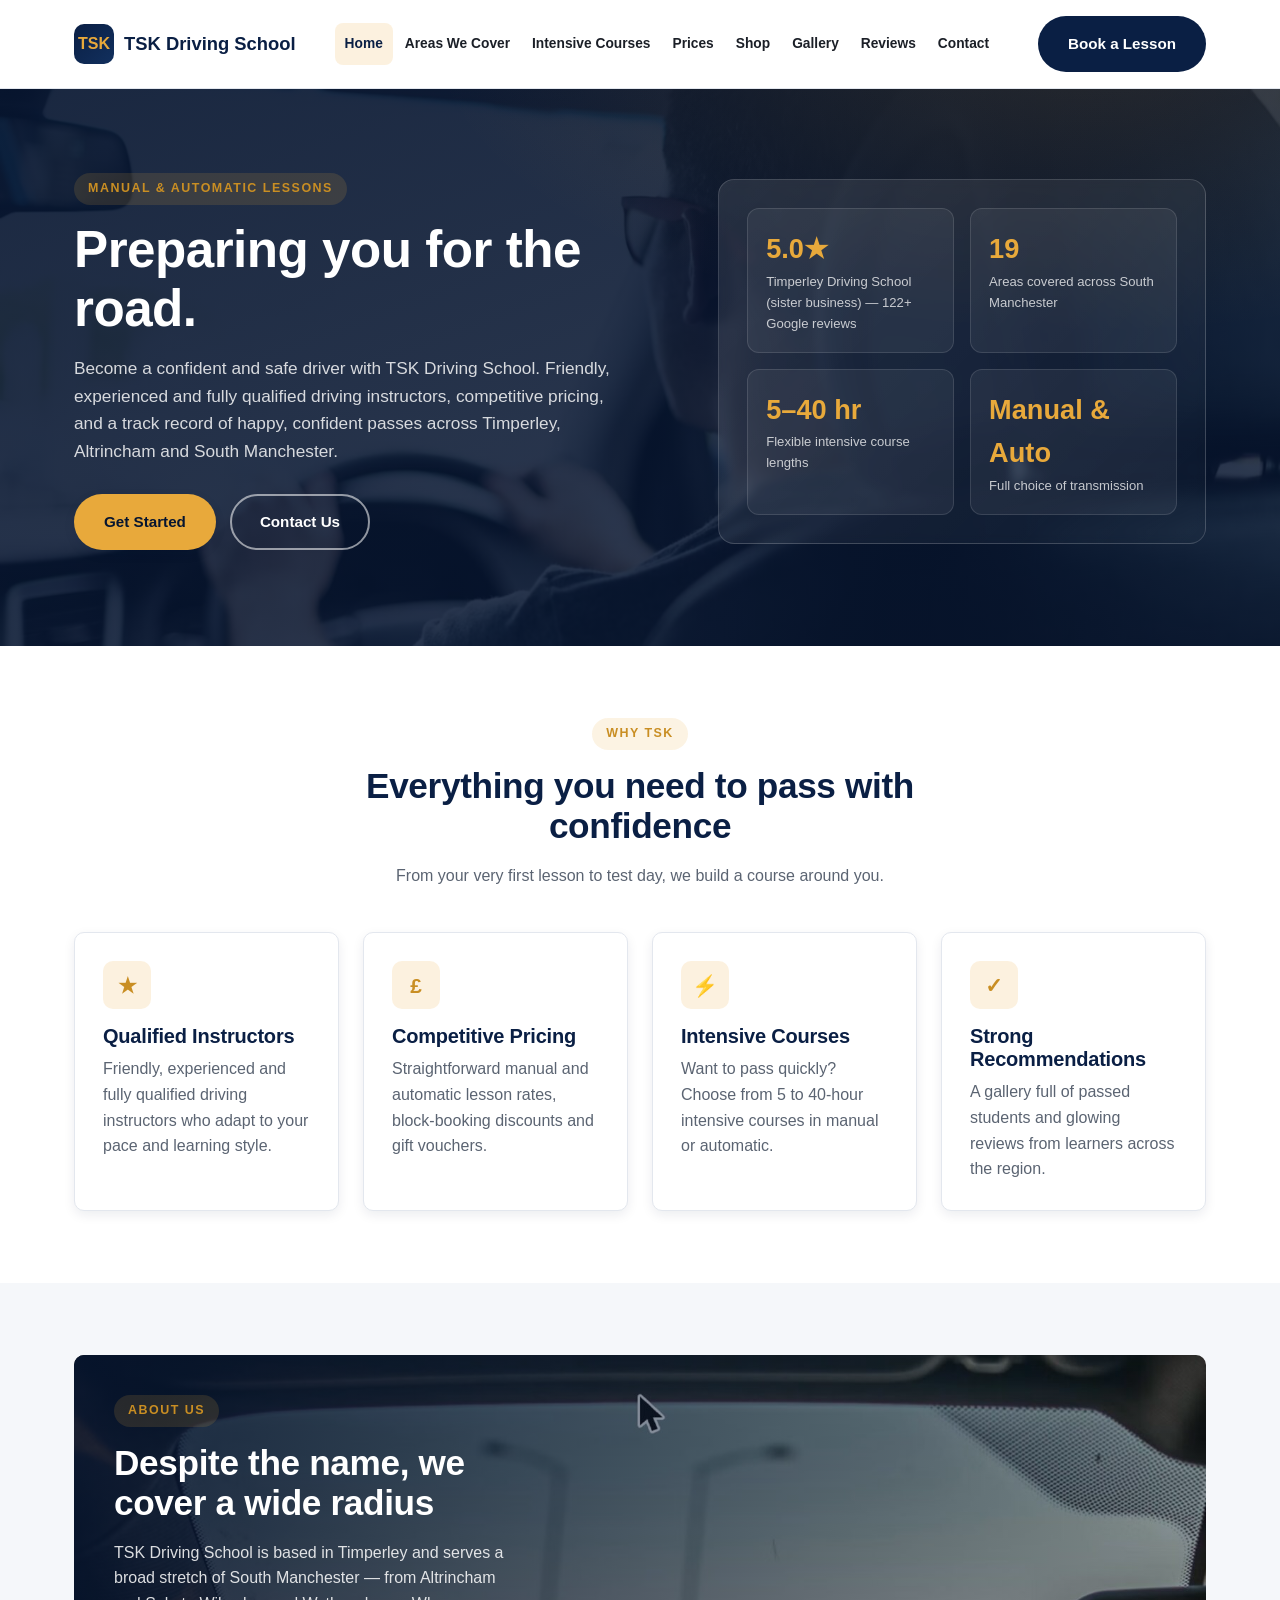
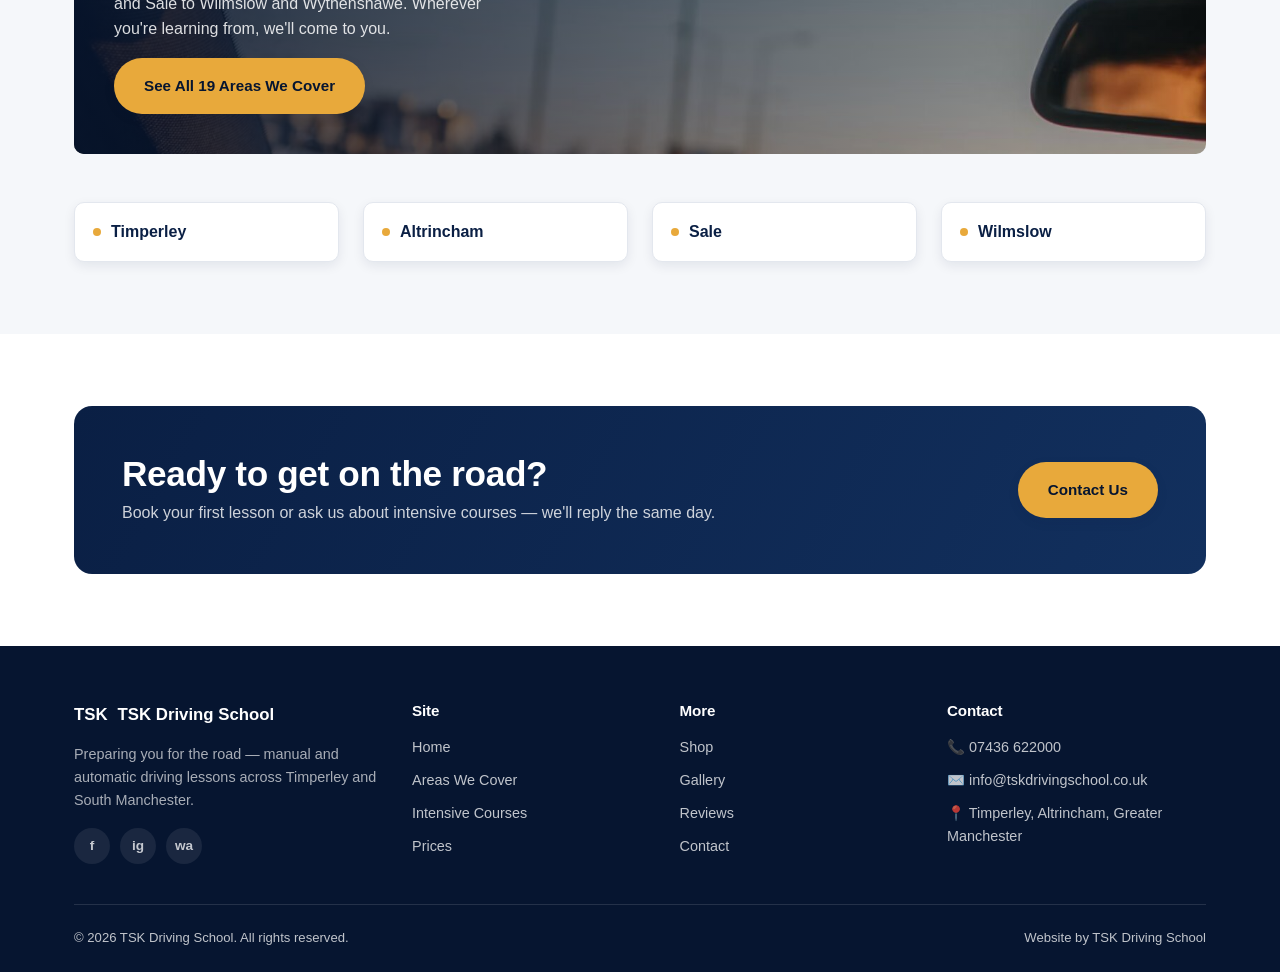
==== commit 4a2a8e4c: "Reinforce keyword phrasing on homepage and prices page" ====
--- a/index.html
+++ b/index.html
@@ -70,7 +70,7 @@
     <div>
       <span class="eyebrow">Manual &amp; Automatic Lessons</span>
       <h1>Preparing you for the road.</h1>
-      <p class="lead">Become a confident and safe driver with TSK Driving School. Friendly, experienced and fully qualified instructors, competitive pricing, and a track record of happy, confident passes across Timperley, Altrincham and South Manchester.</p>
+      <p class="lead">Become a confident and safe driver with TSK Driving School. Friendly, experienced and fully qualified driving instructors, competitive pricing, and a track record of happy, confident passes across Timperley, Altrincham and South Manchester.</p>
       <div class="hero-actions">
         <a href="prices.html" class="btn btn-gold">Get Started</a>
         <a href="contact.html" class="btn btn-outline">Contact Us</a>
